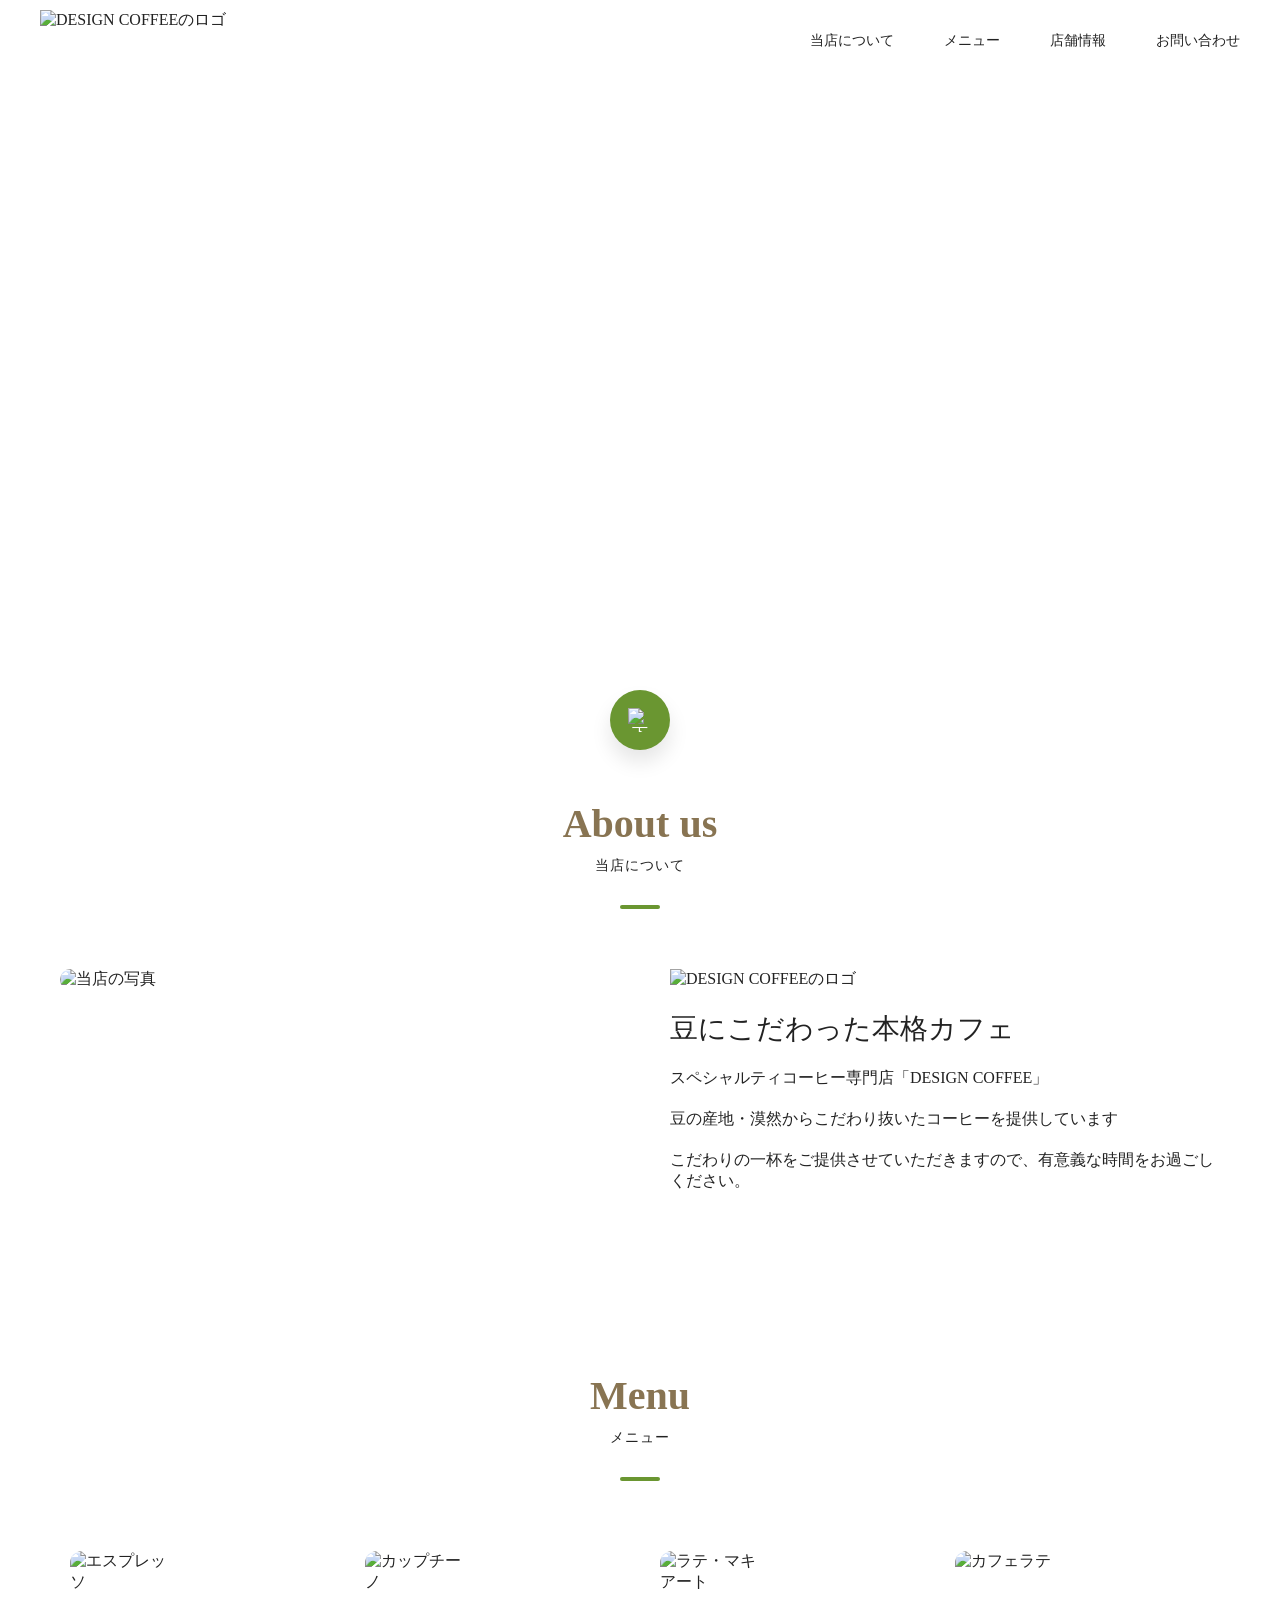
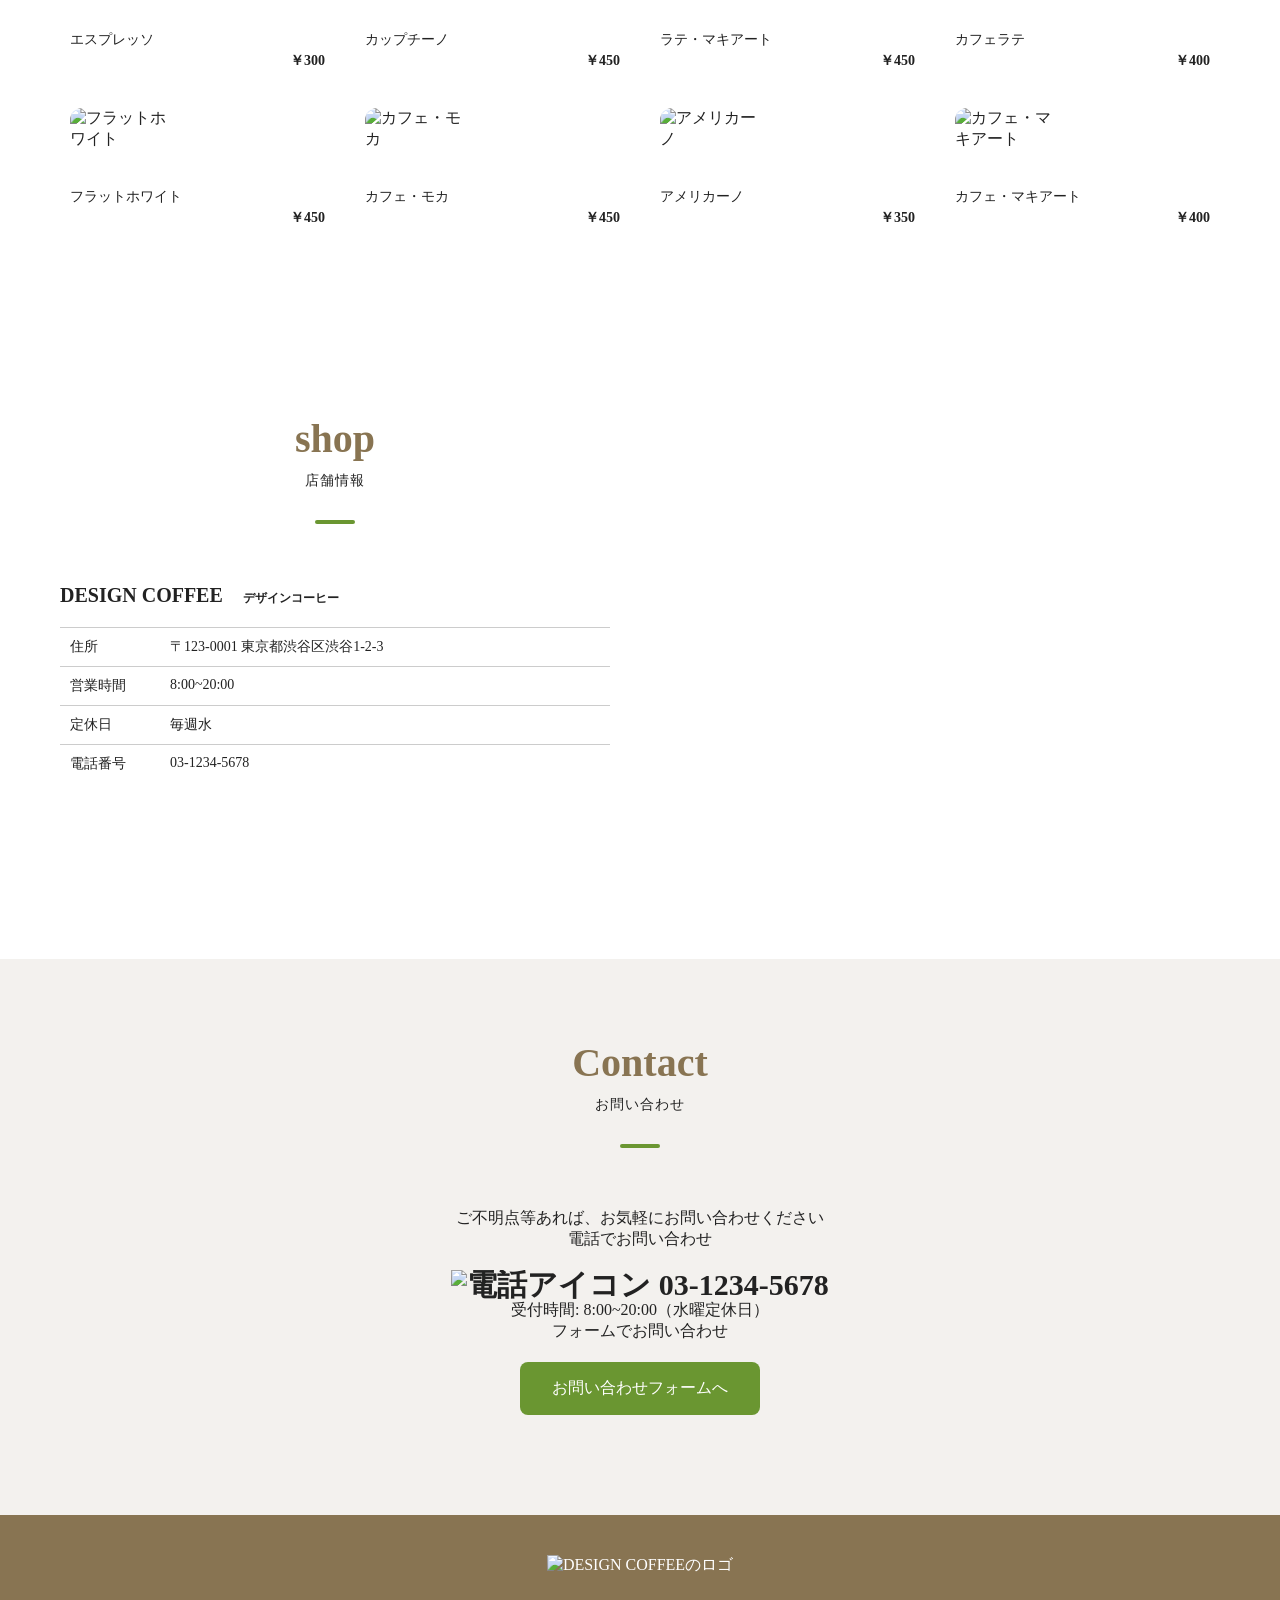
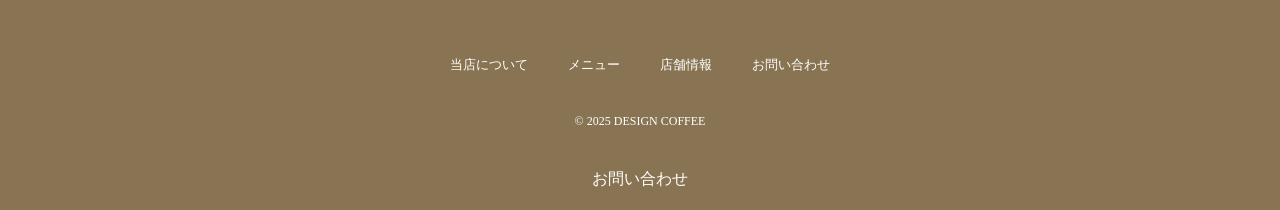
==== index.html @ e25a132a "Add files via upload" ====
<!DOCTYPE html>
<html lang="ja">

<head>
	<meta charset="UTF-8">
	<meta name="viewport" content="width=device-width, initial-scale=1.0">
	<title>Document</title>
	<link rel="stylesheet" href="style.css">
	<link rel="stylesheet" href="reset.css">
	<link rel="stylesheet" href="./contact.html">
</head>

<body>
	<header>
		<h1>
			<a href="index1.html" class="logo">
				<img src="./logo.svg" alt="DESIGN COFFEEのロゴ">
			</a>
		</h1>
		<nav>
			<ul>
				<li><a href="index.html#about">当店について</a></li>
				<li><a href="index.html#menu">メニュー</a></li>
				<li><a href="index.html#shop">店舗情報</a></li>
				<li><a href="index.html#contact">お問い合わせ</a></li>
			</ul>
		</nav>
	</header>
	<!--ヒーローセクション-->
	<section class="hero">
		<h2>No Coffee,No Life.</h2>
		<p>豆の産地・焙煎からこだわり抜いたコーヒー</p>
		<a href="#about">
			<img src="./down.png" alt="下へスクロール">
		</a>
	</section>

	<main>
		<section class="main-section about" id="about">
			<div class="container">
				<div class="heading-group">
					<h2>
						About us
						<span>当店について</span>
					</h2>
				</div>
				<div class="layout">
					<div class="image">
						<img src="./about-photo.jpg" alt="当店の写真">
					</div>
					<div class="text">
						<img src="./logo.svg" alt="DESIGN COFFEEのロゴ">
						<h3>豆にこだわった本格カフェ</h3>
						<p>スペシャルティコーヒー専門店「DESIGN COFFEE」
						</p>
						<p>豆の産地・漠然からこだわり抜いたコーヒーを提供しています</p>
						<p>こだわりの一杯をご提供させていただきますので、有意義な時間をお過ごしください。</p>
					</div>
				</div>
			</div>
		</section>
		<section class="main-section menu" id="menu">
			<div class="container">
				<div class="heading-group">
					<h2>Menu
						<span>メニュー</span>
					</h2>
				</div>
				<ul class="menu-list">
					<li>
						<div class="menu-card">
							<img src="./menu-1.jpg" alt="エスプレッソ">
							<p class="name">エスプレッソ</p>
							<p class="price">￥300</p>
						</div>
					</li>
					<li>
						<div class="menu-card">
							<img src="./menu-2.jpg" alt="カップチーノ">
							<p class="name">カップチーノ</p>
							<p class="price">￥450</p>
						</div>
					</li>
					<li>
						<div class="menu-card">
							<img src="./menu-3.jpg" alt="ラテ・マキアート">
							<p class="name">ラテ・マキアート</p>
							<p class="price">￥450</p>
						</div>
					</li>
					<li>
						<div class="menu-card">
							<img src="./menu-4.jpg" alt="カフェラテ">
							<p class="name">カフェラテ</p>
							<p class="price">￥400</p>
						</div>
					</li>

					<li>
						<div class="menu-card">
							<img src="./menu-5.jpg" alt="フラットホワイト">
							<p class="name">フラットホワイト</p>
							<p class="price">￥450</p>
						</div>
					</li>
					<li>
						<div class="menu-card">
							<img src="./menu-6.jpg" alt="カフェ・モカ">
							<p class="name">カフェ・モカ</p>
							<p class="price">￥450</p>
						</div>
					</li>
					<li>
						<div class="menu-card">
							<img src="./menu-7.jpg" alt="アメリカーノ">
							<p class="name">アメリカーノ</p>
							<p class="price">￥350</p>
						</div>
					</li>
					<li>
						<div class="menu-card">
							<img src="./menu-8.jpg" alt="カフェ・マキアート">
							<p class="name">カフェ・マキアート</p>
							<p class="price">￥400</p>
						</div>
					</li>
				</ul>
		</section>
		<section class="main-section shop" id="shop">
			<div class="container">
				<div class="layout">
					<div class="text">
						<div class="heading-group">
							<h2>shop</h2>
							<span>店舗情報</span>
						</div>
						<h3>DESIGN COFFEE
							<span>デザインコーヒー</span>
						</h3>
						<dl>
							<dt>住所</dt>
							<dd>〒123-0001 東京都渋谷区渋谷1-2-3</dd>
							<dt>営業時間</dt>
							<dd>8:00~20:00</dd>
							<dt>定休日</dt>
							<dd>毎週水</dd>
							<dt>電話番号</dt>
							<dd>03-1234-5678</dd>
						</dl>
					</div>
					<div class="map">
						<iframe
							src="https://www.google.com/maps/embed?pb=!1m16!1m12!1m3!1d6483.39126723454!2d139.70374095000003!3d35.65986984999999!2m3!1f0!2f0!3f0!3m2!1i1024!2i768!4f13.1!2m1!1z44CSMTUwLTAwMDIg5p2x5Lqs6YO95riL6LC35Yy65riL6LC377yR5LiB55uu77yS!5e0!3m2!1sja!2sjp!4v1779674723337!5m2!1sja!2sjp"
							width="600" height="450" style="border:0;" allowfullscreen="" loading="lazy"
							referrerpolicy="no-referrer-when-downgrade"></iframe>

						</iframe>
					</div>
				</div>
			</div>
		</section>
		<section class="main-section contact" id="contact">
			<div class="container">
				<div class="heading-group">
					<h2>Contact</h2>
					<span>お問い合わせ</span>
				</div>
			</div>
			<p>ご不明点等あれば、お気軽にお問い合わせください</p>
			<div class="tel">
				<p class="label">電話でお問い合わせ</p>
				<a href="tel:0312345678" class="number">
					<img src="./icon-tel.svg" alt="電話アイコン">
					03-1234-5678
				</a>
				<p class="houm">受付時間: 8:00~20:00（水曜定休日）</p>
			</div>
			<div class="form">
				<p class="label">フォームでお問い合わせ</p>
				<a href="contact.html" class="button">お問い合わせフォームへ</a>
			</div>
		</section>
	

<footer>
	<a href="index1.html" class="logo">
		<img src="./logo-white.svg" alt="DESIGN COFFEEのロゴ">
	</a>
	<nav>
		<ul>
			<li>
				<a href="index1.html#about">当店について</a>
			</li>
			<li>
				<a href="index1.html#menu">メニュー</a>
			</li>
			<li>
				<a href="index1.html#shop">店舗情報</a>
			</li>
			<li>
				<a href="index1.html#contact">お問い合わせ</a>
			</li>
		</ul>
	</nav>
	<p class="copyright">&copy; 2025 DESIGN COFFEE</p>
	<a href="contact.html">お問い合わせ</a>
</footer>
</body>
</html>
---- style.css ----
.container {
	max-width: 1160px;
	margin: 0 auto;
	padding: 0 40;

}

header {
	padding: 10px 40px;
	display: flex;
	align-items: center;
	justify-content: space-between;

	.logo {
		display: block;

		img {
			display: block;
			height: 60px;
		}
	}

	nav {
		ul {
			display: flex;
			align-items: center;
			gap: 50px;
		}

		a {
			font-size: 14px;
			font-weight: 400;

			&:hover {
				color: aquamarine;
				text-decoration: underline;
			}
		}
	}
}

.hero {
	color: #fff;
	text-align: center;
	height: 640px;
	background-image: url(./hero-background.jpg);
	background-size: cover;
	display: flex;
	flex-direction: column;
	align-items: center;
	justify-content: center;
	position: relative;

	h2 {
		font-size: 48px;
		font-weight: 700;
		margin-top: 20px;
	}

	p {
		font-size: 20px;
		font-weight: 400;
		margin-top: 20px;
	}

	a {
		display: grid;
		place-items: center;
		width: 60px;
		height: 60px;
		background-color: #6A9631;
		border-radius: 50%;
		box-shadow: 0px 12px 20px rgb(0 0 0 /0.1);
		position: absolute;
		left: 50%;
		transform: translate(-50%, 50%);
		bottom: 0;

		img {
			width: 24px;
			height: 24px;
		}
	}

}

main {
	/*共通セクション*/
	.main-section {
		padding: 80px 0 100px;
		/*見出しグループ*/
		.heading-group {
			text-align: center;
			margin: 0 0 60px;

			h2 {
				color: #887452;
				font-size: 40px;
				font-weight: 700;
			}

			span {
				color: #222;
				font-size: 14px;
				font-weight: 400;
				letter-spacing: 0.08em;
				display: block;
				margin-top: 10px;
			}

			&::after {
				content: "";
				display: block;
				width: 40px;
				height: 4px;
				background-color: #6A9631;
				border-radius: 4px;
				margin: 30px auto 0;
			}
		}
	}
}

.about {
	.layout {
		display: grid;
		grid-template-columns: 1fr 1fr;
		align-items: start;
		gap: 60px;
	}

	.image {
		border-radius: 40px;
		overflow: hidden;

		img {
			aspect-ratio: 5 / 4;
			width: 100%;
			object-fit: cover;
		}
	}

	.text {
		img {
			height: 60px;
		}

		h3 {
			font-size: 28px;
			font-size: 700;
			margin-top: 20px;
		}

		p {
			margin-top: 20px;
		}
	}
}

.name {
	font-size: 14px
}

.price {
	font-size: 14px;
	font-weight: 700;
	line-height: 1;
	letter-spacing: 0;
	text-align: right;
}

.shop {
	.layout {
		display: grid;
		grid-template-columns: 1fr 1fr;
		align-items: start;
		gap: 60px;
	}

	.text {
		h3 {
			text-align: center;
			font-size: 20px;
			font-weight: 700;
			margin: 0 0 20px;
			display: flex;
			align-items: baseline;
			gap: 1em;

			span {
				font-size: 0.6em;
			}
		}
	}
}

dl {
	display: grid;
	grid-template-columns: 100px 1fr;

	dt,
	dd {
		font-size: 14px;
		padding: 10px;
		border-top: 1px solid #ccc;
	}
}

.map {
	border-radius: 40px;
	overflow: hidden;

	iframe {
		width: 100%;
		height: auto;
		aspect-ratio: 5 / 4;
	}
}

.contact {
	text-align: center;
	background-color: #f3f1ee;

	.layout {
		display: grid;
		grid-template-columns: 1fr 1fr;
		gap: 40px;
		margin-top: 60px;
		margin-inline: auto;
		max-width: 700px;
	}

	.label {
		margin-bottom: 20px;
	}

	.number {
		font-size: 30px;
		font-weight: 700;
		line-height: 1;
		letter-spacing: 0;

		img {
			width: 1em;
		}
	}

	.hour {
		font-size: 13px;
		display: block;
		margin-top: 1em;
	}

	.button {
		display: inline-block;
		color: #fff;
		background: #6A9631;
		padding: 1em 2em;
		border-radius: 8px;
	}
}

.menu-list {
	display: grid;
	grid-template-columns: 1fr 1fr 1fr 1fr;
	gap: 20px;
}

.menu-card {
	padding: 10px;
	background-color: #fff;
	border-radius: 20px;
	display: grid;
	gap: 5px;
}

.menu-card img {
	width: 100px;
	aspect-ratio: 4 / 3;
	object-fit: cover;
	border-radius: 12px;
}

.menu-card .name {
	font-size: 14px;
}

.menu-card .price {
	font-size: 14px;
	font-weight: 700;
	line-height: 1;
	letter-spacing: 0;
	text-align: right;
}
.button{
	display: inline-block;
	color: #fff;
	background-color: #6A9631;
	padding: 1em 8px;
	border-radius: 8px;
}
footer{
	color: #fff;
	background-color: #887452;
	padding: 40px 20px 20px;
	display: grid;
	justify-items: center;
	gap: 40px;
	.logo{
		display: block;
		img{
			display: block;
			height: 60px;
		}
	}
	ul{
		display: flex;
		gap: 40px;
		a{
			font-size: 13px;
		}
	}
.copyright{
	font-size: 12px;
}
}
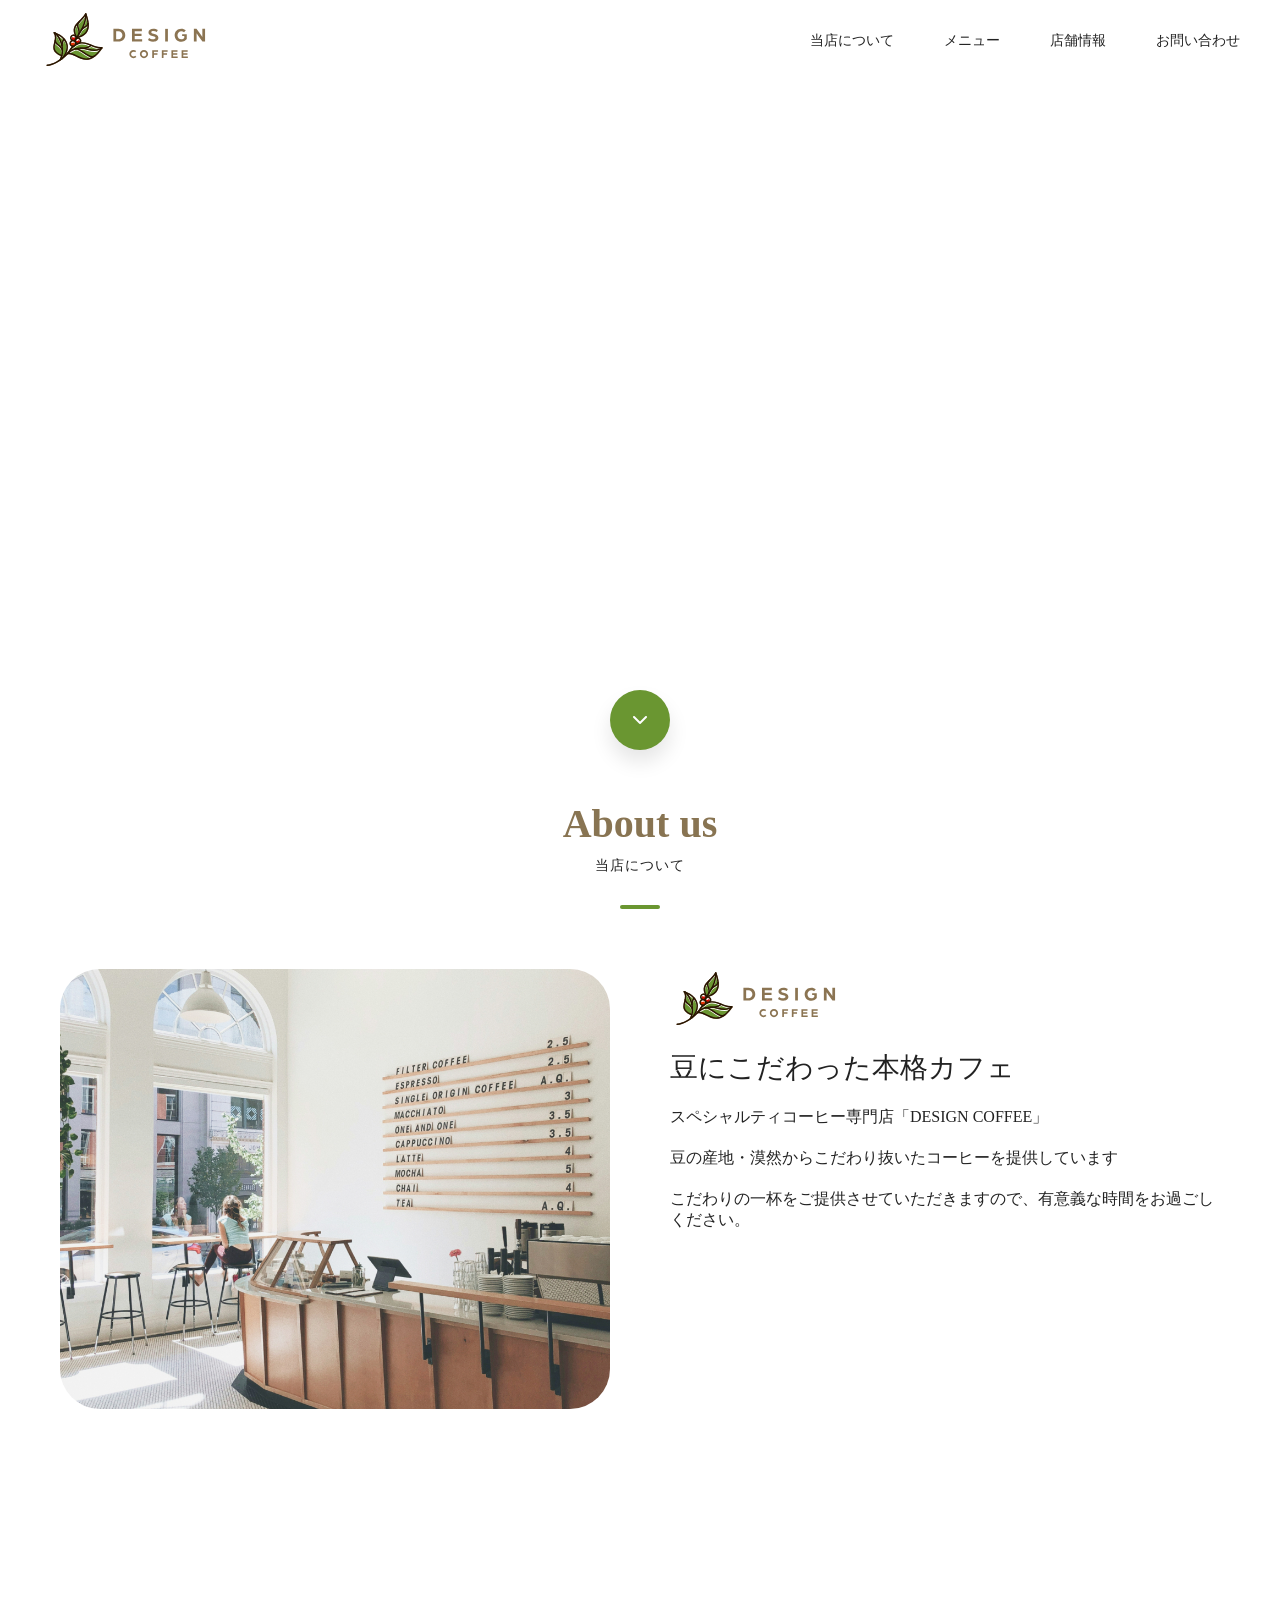
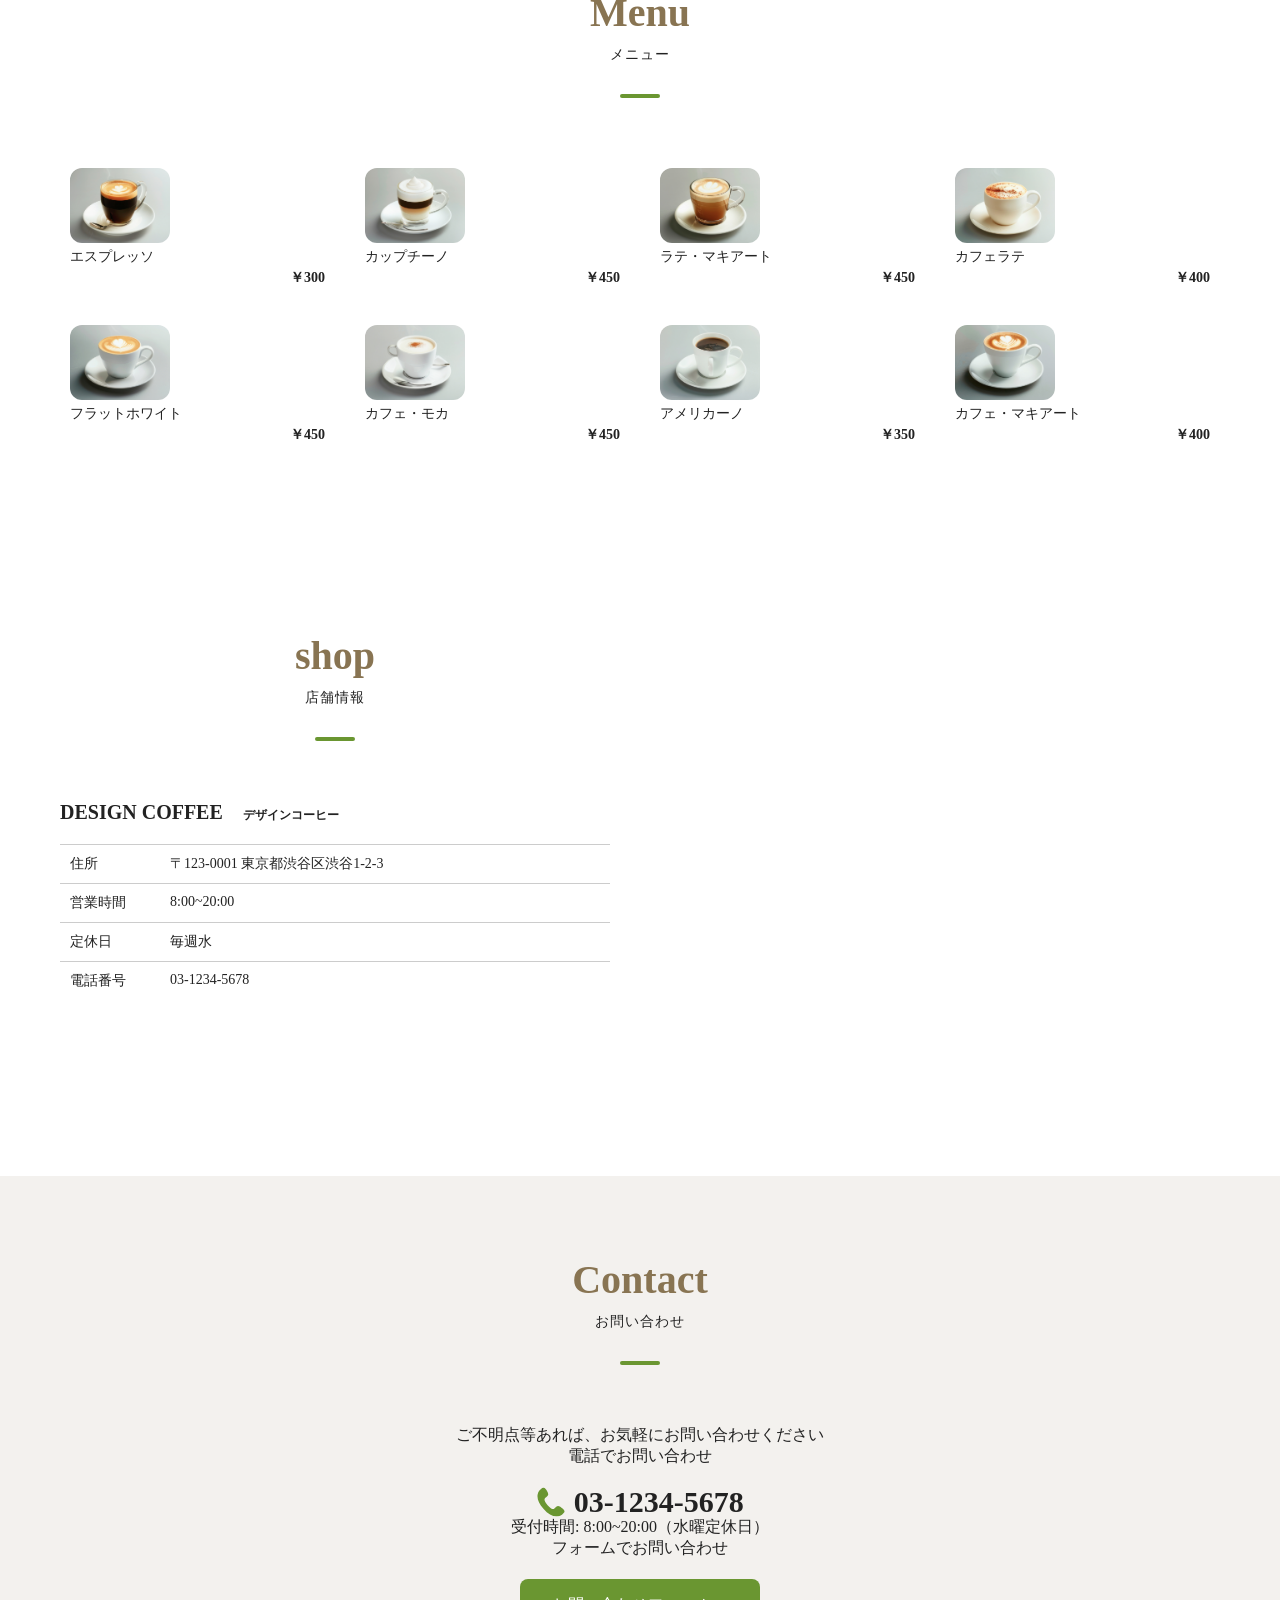
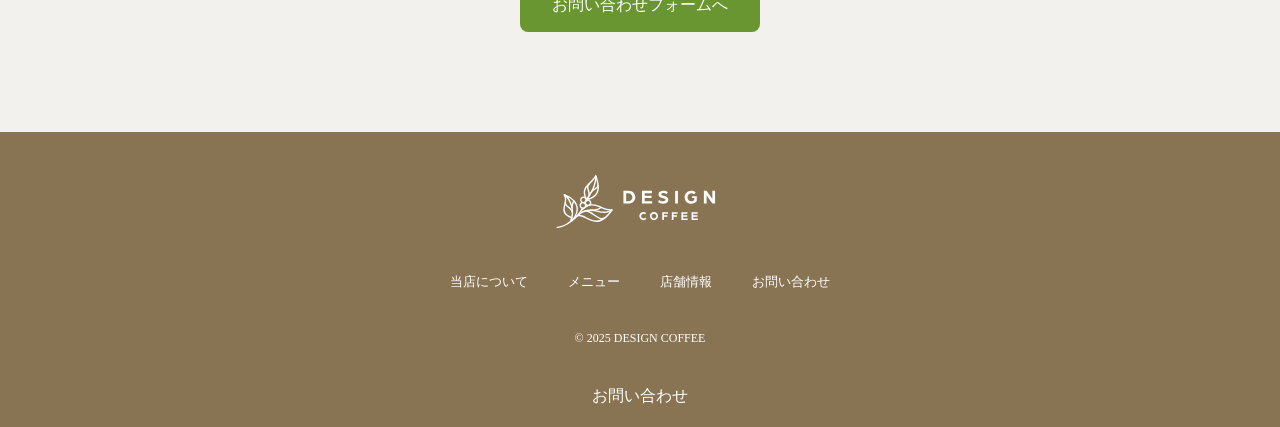
==== commit 4af7eb0f: "index.html" ====
--- a/index.html
+++ b/index.html
@@ -14,7 +14,7 @@
 	<header>
 		<h1>
 			<a href="index1.html" class="logo">
-				<img src="./logo.svg" alt="DESIGN COFFEEのロゴ">
+				<img src="img/logo.svg" alt="DESIGN COFFEEのロゴ">
 			</a>
 		</h1>
 		<nav>
@@ -31,7 +31,7 @@
 		<h2>No Coffee,No Life.</h2>
 		<p>豆の産地・焙煎からこだわり抜いたコーヒー</p>
 		<a href="#about">
-			<img src="./down.png" alt="下へスクロール">
+			<img src="img/down.png" alt="下へスクロール">
 		</a>
 	</section>
 
@@ -46,10 +46,10 @@
 				</div>
 				<div class="layout">
 					<div class="image">
-						<img src="./about-photo.jpg" alt="当店の写真">
+						<img src="img/about-photo.jpg" alt="当店の写真">
 					</div>
 					<div class="text">
-						<img src="./logo.svg" alt="DESIGN COFFEEのロゴ">
+						<img src="img/logo.svg" alt="DESIGN COFFEEのロゴ">
 						<h3>豆にこだわった本格カフェ</h3>
 						<p>スペシャルティコーヒー専門店「DESIGN COFFEE」
 						</p>
@@ -69,28 +69,28 @@
 				<ul class="menu-list">
 					<li>
 						<div class="menu-card">
-							<img src="./menu-1.jpg" alt="エスプレッソ">
+							<img src="img/menu-1.jpg" alt="エスプレッソ">
 							<p class="name">エスプレッソ</p>
 							<p class="price">￥300</p>
 						</div>
 					</li>
 					<li>
 						<div class="menu-card">
-							<img src="./menu-2.jpg" alt="カップチーノ">
+							<img src="img/menu-2.jpg" alt="カップチーノ">
 							<p class="name">カップチーノ</p>
 							<p class="price">￥450</p>
 						</div>
 					</li>
 					<li>
 						<div class="menu-card">
-							<img src="./menu-3.jpg" alt="ラテ・マキアート">
+							<img src="img/menu-3.jpg" alt="ラテ・マキアート">
 							<p class="name">ラテ・マキアート</p>
 							<p class="price">￥450</p>
 						</div>
 					</li>
 					<li>
 						<div class="menu-card">
-							<img src="./menu-4.jpg" alt="カフェラテ">
+							<img src="img/menu-4.jpg" alt="カフェラテ">
 							<p class="name">カフェラテ</p>
 							<p class="price">￥400</p>
 						</div>
@@ -98,28 +98,28 @@
 
 					<li>
 						<div class="menu-card">
-							<img src="./menu-5.jpg" alt="フラットホワイト">
+							<img src="img/menu-5.jpg" alt="フラットホワイト">
 							<p class="name">フラットホワイト</p>
 							<p class="price">￥450</p>
 						</div>
 					</li>
 					<li>
 						<div class="menu-card">
-							<img src="./menu-6.jpg" alt="カフェ・モカ">
+							<img src="img/menu-6.jpg" alt="カフェ・モカ">
 							<p class="name">カフェ・モカ</p>
 							<p class="price">￥450</p>
 						</div>
 					</li>
 					<li>
 						<div class="menu-card">
-							<img src="./menu-7.jpg" alt="アメリカーノ">
+							<img src="img/menu-7.jpg" alt="アメリカーノ">
 							<p class="name">アメリカーノ</p>
 							<p class="price">￥350</p>
 						</div>
 					</li>
 					<li>
 						<div class="menu-card">
-							<img src="./menu-8.jpg" alt="カフェ・マキアート">
+							<img src="img/menu-8.jpg" alt="カフェ・マキアート">
 							<p class="name">カフェ・マキアート</p>
 							<p class="price">￥400</p>
 						</div>
@@ -170,7 +170,7 @@
 			<div class="tel">
 				<p class="label">電話でお問い合わせ</p>
 				<a href="tel:0312345678" class="number">
-					<img src="./icon-tel.svg" alt="電話アイコン">
+					<img src="img/icon-tel.svg" alt="電話アイコン">
 					03-1234-5678
 				</a>
 				<p class="houm">受付時間: 8:00~20:00（水曜定休日）</p>
@@ -184,7 +184,7 @@
 
 <footer>
 	<a href="index1.html" class="logo">
-		<img src="./logo-white.svg" alt="DESIGN COFFEEのロゴ">
+		<img src="img/logo-white.svg" alt="DESIGN COFFEEのロゴ">
 	</a>
 	<nav>
 		<ul>
@@ -206,4 +206,4 @@
 	<a href="contact.html">お問い合わせ</a>
 </footer>
 </body>
-</html>+</html>
